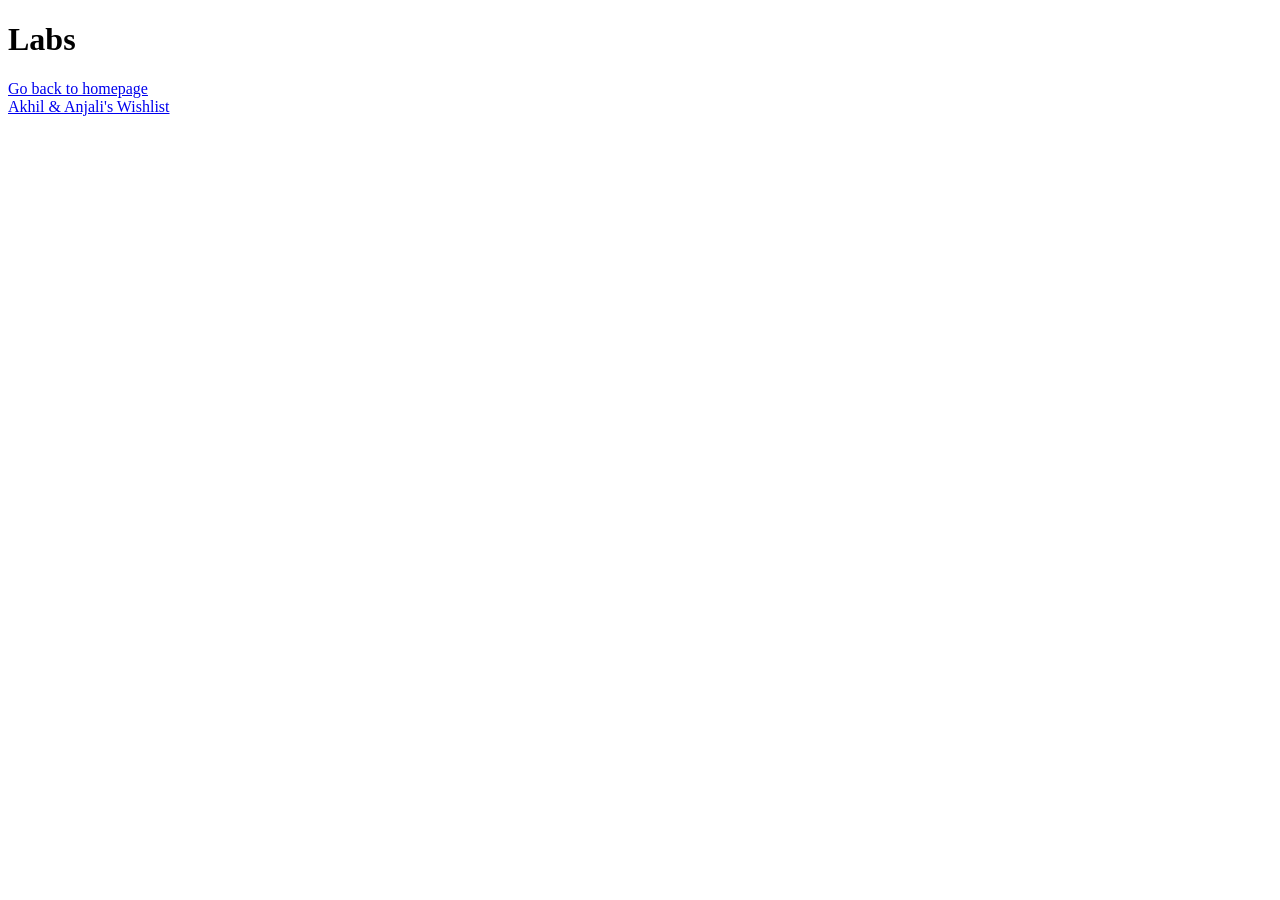
==== labs/index.html @ 3eefc9de "wishlist app initial commit" ====
<!DOCTYPE html>
<html>
<head>
<title>Labs</title>
</head>
<body>
<h1>Labs</h1>
<a href="/">Go back to homepage</a><br>
<!-- Add links to subfolders as needed -->
<a href="/labs/akhil-anjali-wishlist/">Akhil & Anjali's Wishlist</a><br>
</body>
</html>
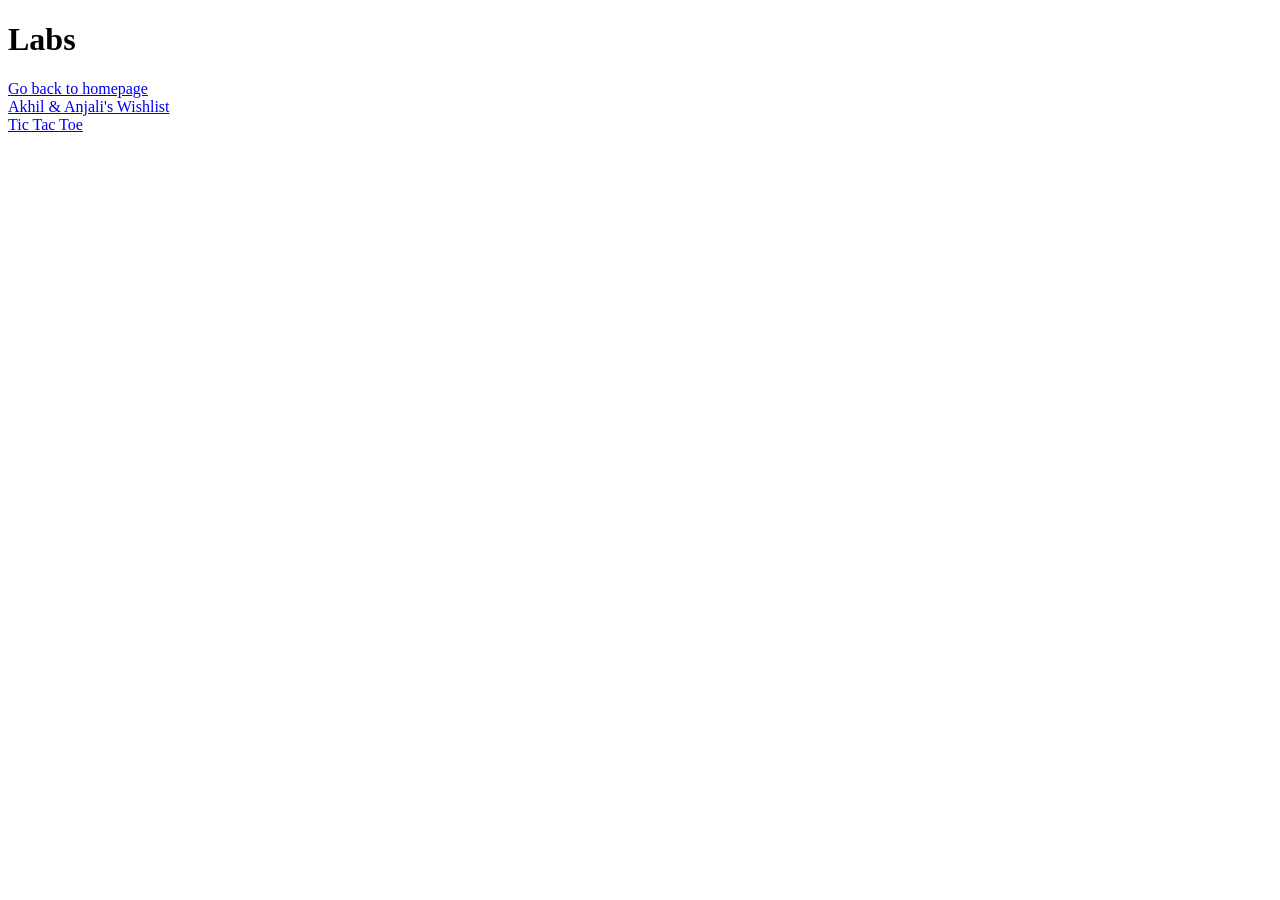
==== commit 72153fb5: "tic tac toe" ====
--- a/labs/index.html
+++ b/labs/index.html
@@ -8,5 +8,6 @@
 <a href="/">Go back to homepage</a><br>
 <!-- Add links to subfolders as needed -->
 <a href="/labs/akhil-anjali-wishlist/">Akhil & Anjali's Wishlist</a><br>
+<a href="/labs/games/tic-tac-toe.html">Tic Tac Toe</a><br>
 </body>
 </html>
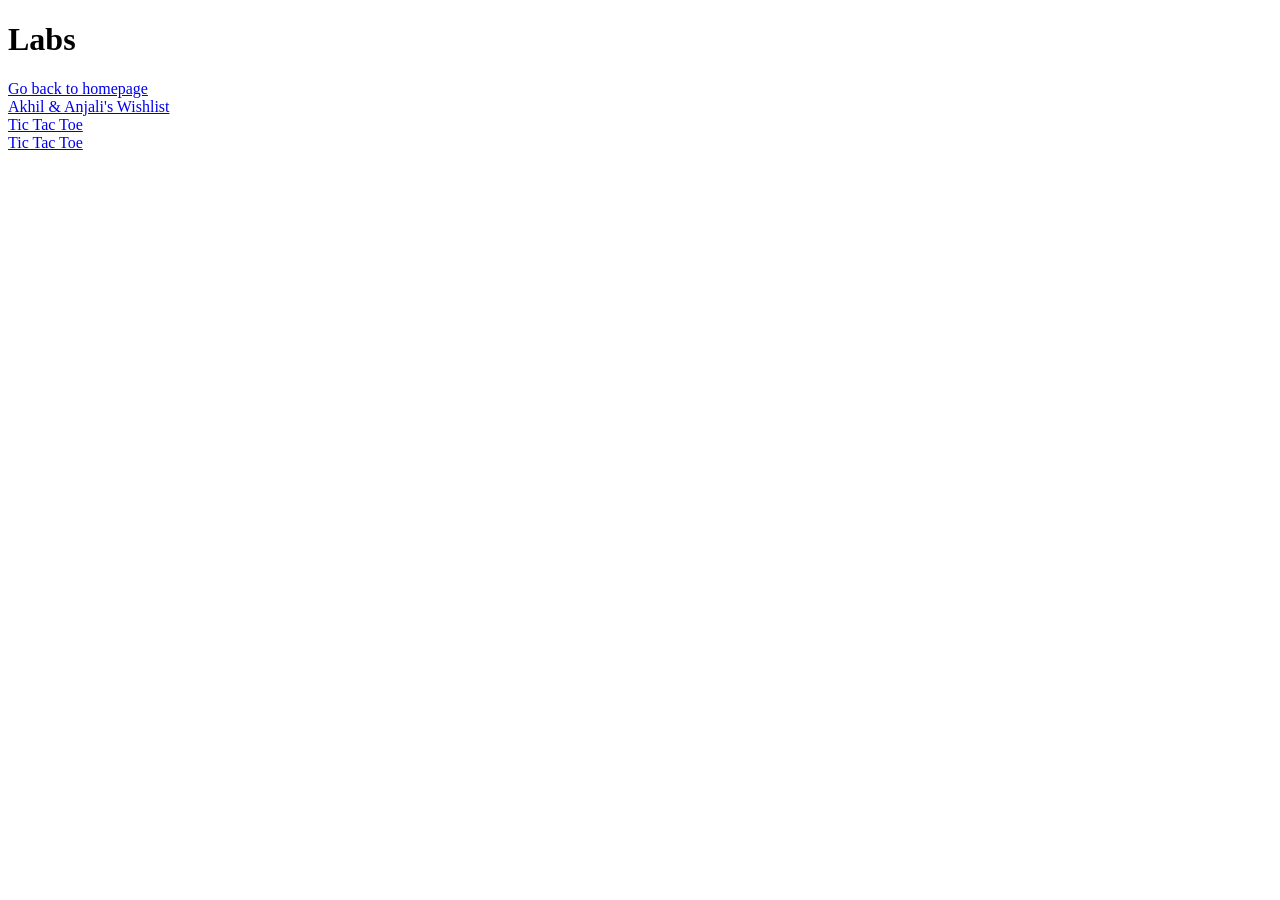
==== commit b4f51458: "added question bank" ====
--- a/labs/index.html
+++ b/labs/index.html
@@ -9,5 +9,6 @@
 <!-- Add links to subfolders as needed -->
 <a href="/labs/akhil-anjali-wishlist/">Akhil & Anjali's Wishlist</a><br>
 <a href="/labs/games/tic-tac-toe.html">Tic Tac Toe</a><br>
+<a href="/labs/interview-prep/index.html">Tic Tac Toe</a><br>
 </body>
 </html>
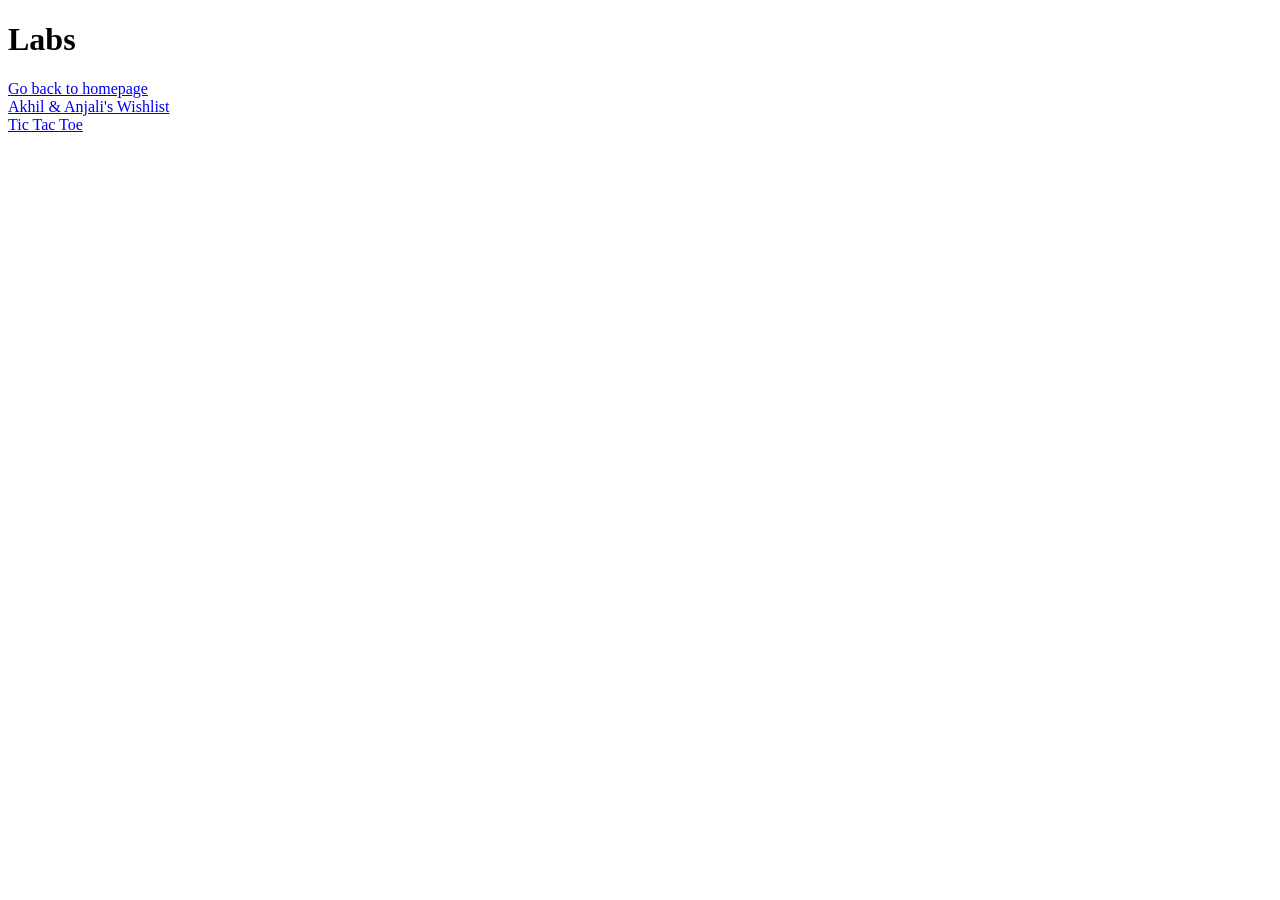
==== commit 402d368b: "Removed interview prep stuff, general improvements" ====
--- a/labs/index.html
+++ b/labs/index.html
@@ -1,6 +1,7 @@
 <!DOCTYPE html>
 <html>
 <head>
+<meta name="robots" content="noindex, nofollow">
 <title>Labs</title>
 </head>
 <body>
@@ -9,6 +10,5 @@
 <!-- Add links to subfolders as needed -->
 <a href="/labs/akhil-anjali-wishlist/">Akhil & Anjali's Wishlist</a><br>
 <a href="/labs/games/tic-tac-toe.html">Tic Tac Toe</a><br>
-<a href="/labs/interview-prep/index.html">Tic Tac Toe</a><br>
 </body>
 </html>
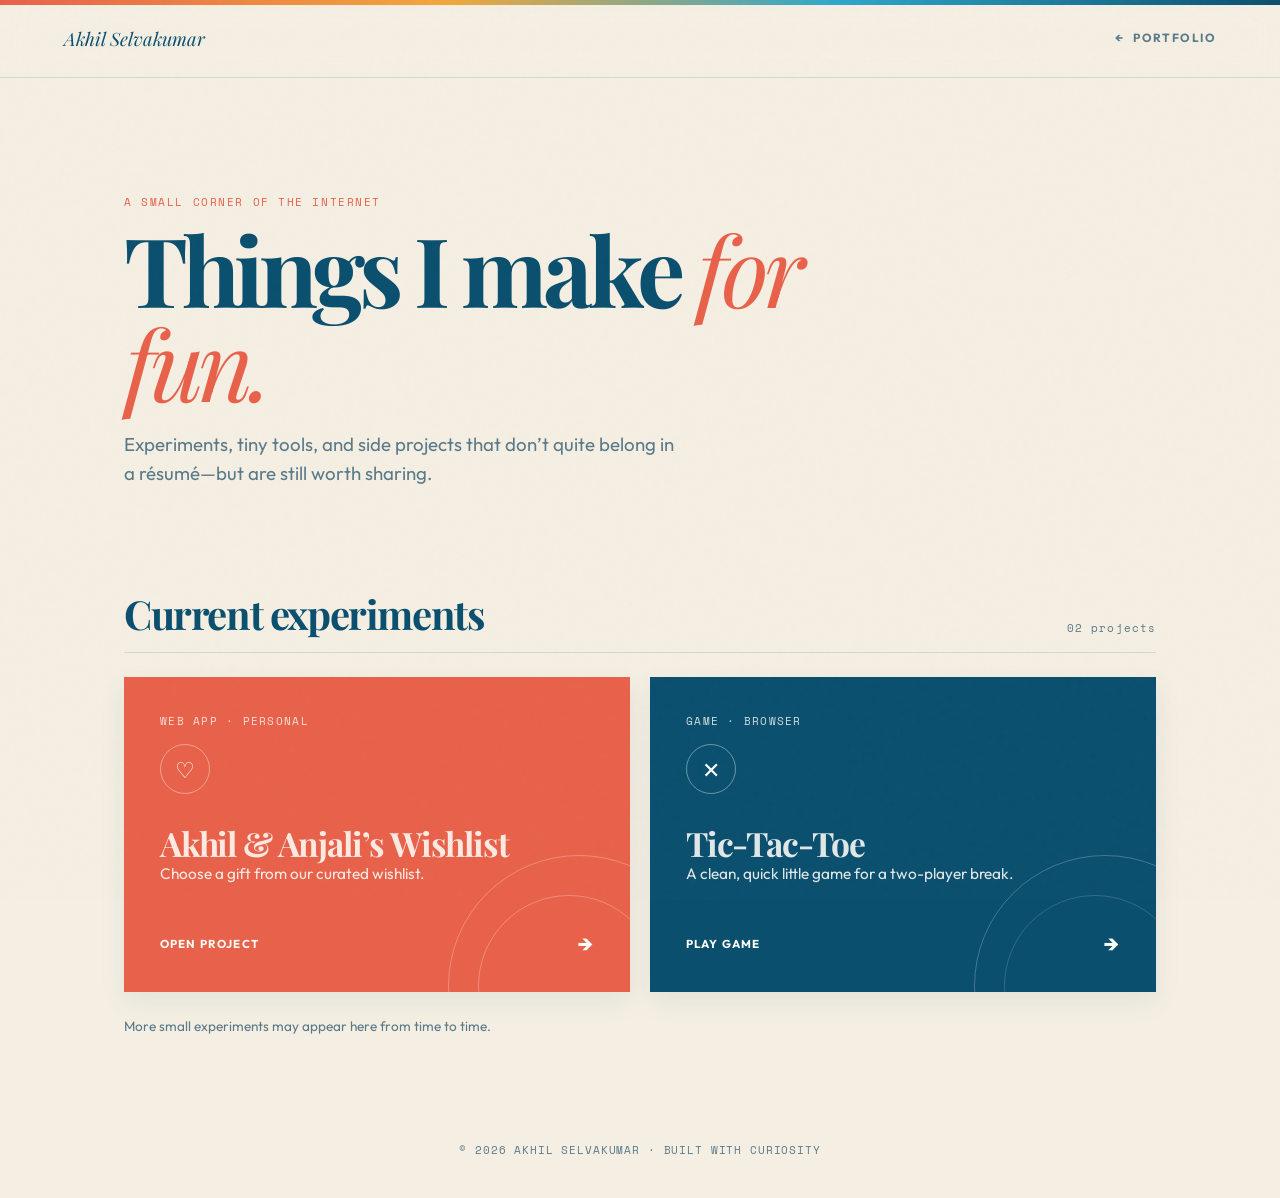
==== commit c5d5ab1b: "Labs index page updated" ====
--- a/labs/index.html
+++ b/labs/index.html
@@ -1,14 +1,122 @@
-<!DOCTYPE html>
-<html>
+<!doctype html>
+<html lang="en">
 <head>
-<meta name="robots" content="noindex, nofollow">
-<title>Labs</title>
+  <meta charset="utf-8">
+  <meta name="viewport" content="width=device-width, initial-scale=1">
+  <meta name="robots" content="noindex, nofollow">
+  <meta name="theme-color" content="#0a4f6e">
+  <title>Labs · Akhil Selvakumar</title>
+  <link rel="preconnect" href="https://fonts.googleapis.com">
+  <link rel="preconnect" href="https://fonts.gstatic.com" crossorigin>
+  <link href="https://fonts.googleapis.com/css2?family=Outfit:wght@300;400;500;600;700&family=Playfair+Display:ital,wght@0,400;0,600;0,700;1,400;1,700&family=Space+Mono&display=swap" rel="stylesheet">
+  <style>
+    :root {
+      --sand: #f5efe3;
+      --sand-dark: #e8dcc8;
+      --ocean: #0a4f6e;
+      --ocean-mid: #1a7a9e;
+      --ocean-light: #2fa8cc;
+      --coral: #e8614a;
+      --sun: #f2a73b;
+      --white: #fffdf8;
+      --ink: #1a2a35;
+      --muted: #5a7a8a;
+      --line: rgba(10, 79, 110, .14);
+      --display: 'Playfair Display', Georgia, serif;
+      --body: 'Outfit', sans-serif;
+      --mono: 'Space Mono', monospace;
+    }
+
+    * { box-sizing: border-box; margin: 0; }
+    html { scroll-behavior: smooth; }
+    body { min-width: 320px; background: var(--sand); color: var(--ink); font-family: var(--body); line-height: 1.6; }
+    body::after { content: ''; position: fixed; inset: 0; z-index: 20; pointer-events: none; opacity: .025; background-image: url("data:image/svg+xml,%3Csvg viewBox='0 0 160 160' xmlns='http://www.w3.org/2000/svg'%3E%3Cfilter id='n'%3E%3CfeTurbulence type='fractalNoise' baseFrequency='.9' numOctaves='3' stitchTiles='stitch'/%3E%3C/filter%3E%3Crect width='100%25' height='100%25' filter='url(%23n)'/%3E%3C/svg%3E"); }
+    a { color: inherit; }
+
+    .horizon { height: 5px; position: fixed; inset: 0 0 auto; z-index: 10; background: linear-gradient(90deg, var(--coral), var(--sun) 35%, var(--ocean-light) 65%, var(--ocean)); }
+    nav { min-height: 78px; padding: 1rem max(5vw, 1.5rem); display: flex; align-items: center; justify-content: space-between; border-bottom: 1px solid var(--line); background: rgba(245,239,227,.88); backdrop-filter: blur(12px); position: relative; z-index: 1; }
+    .logo { font: italic 1.15rem var(--display); color: var(--ocean); text-decoration: none; }
+    .back { display: inline-flex; align-items: center; gap: .55rem; color: var(--muted); font-size: .74rem; font-weight: 700; letter-spacing: .12em; text-decoration: none; text-transform: uppercase; transition: color .2s, transform .2s; }
+    .back:hover { color: var(--ocean); transform: translateX(-3px); }
+
+    main { max-width: 1160px; margin: 0 auto; padding: clamp(4rem, 9vw, 7.5rem) max(5vw, 1.5rem) 5rem; }
+    .eyebrow { color: var(--coral); font: .7rem var(--mono); letter-spacing: .14em; text-transform: uppercase; }
+    .hero { max-width: 720px; animation: rise .7s ease both; }
+    h1 { margin: .7rem 0 1.25rem; color: var(--ocean); font: 700 clamp(3rem, 8vw, 6rem)/.98 var(--display); letter-spacing: -.055em; }
+    h1 em { color: var(--coral); font-weight: 400; }
+    .intro { max-width: 550px; color: var(--muted); font-size: clamp(1rem, 2vw, 1.17rem); }
+    .intro strong { color: var(--ocean); font-weight: 600; }
+
+    .section-head { display: flex; align-items: end; justify-content: space-between; gap: 2rem; margin: clamp(4rem, 8vw, 6.5rem) 0 1.5rem; padding-bottom: 1rem; border-bottom: 1px solid var(--line); }
+    h2 { color: var(--ocean); font: 700 clamp(1.7rem, 4vw, 2.5rem)/1.1 var(--display); letter-spacing: -.035em; }
+    .count { color: var(--muted); font: .68rem var(--mono); letter-spacing: .1em; white-space: nowrap; }
+    .lab-grid { display: grid; grid-template-columns: repeat(2, minmax(0, 1fr)); gap: 1.25rem; }
+    .lab-card { min-height: 315px; padding: clamp(1.5rem, 4vw, 2.25rem); display: flex; flex-direction: column; position: relative; overflow: hidden; color: var(--white); text-decoration: none; background: var(--ocean); box-shadow: 0 10px 25px rgba(10,79,110,.08); transition: transform .3s ease, box-shadow .3s ease; }
+    .lab-card::before { content: ''; width: 260px; height: 260px; position: absolute; right: -80px; bottom: -125px; border: 1px solid rgba(255,255,255,.23); border-radius: 50%; transition: transform .5s ease; }
+    .lab-card::after { content: ''; width: 180px; height: 180px; position: absolute; right: -30px; bottom: -85px; border: 1px solid rgba(255,255,255,.16); border-radius: 50%; transition: transform .5s ease .04s; }
+    .lab-card:hover { transform: translateY(-6px); box-shadow: 0 20px 36px rgba(10,79,110,.2); }
+    .lab-card:hover::before { transform: scale(1.25); }
+    .lab-card:hover::after { transform: scale(1.38); }
+    .lab-card--coral { background: var(--coral); }
+    .lab-card--coral::before, .lab-card--coral::after { border-color: rgba(255,253,248,.27); }
+    .card-label, .card-body, .card-footer { position: relative; z-index: 1; }
+    .card-label { font: .66rem var(--mono); letter-spacing: .12em; opacity: .82; text-transform: uppercase; }
+    .card-icon { width: 50px; height: 50px; margin: auto 0 1.25rem; display: grid; place-items: center; border: 1px solid rgba(255,255,255,.4); border-radius: 50%; font: 1.4rem var(--display); }
+    h3 { font: 700 clamp(1.65rem, 3vw, 2.1rem)/1.08 var(--display); letter-spacing: -.035em; }
+    .card-body { margin-top: .7rem; max-width: 365px; font-size: .96rem; opacity: .88; }
+    .card-footer { margin-top: auto; padding-top: 2rem; display: flex; align-items: center; justify-content: space-between; font-size: .72rem; font-weight: 700; letter-spacing: .1em; text-transform: uppercase; }
+    .arrow { font-size: 1.4rem; line-height: 1; transition: transform .25s; }
+    .lab-card:hover .arrow { transform: translateX(5px); }
+    .note { margin-top: 1.5rem; color: var(--muted); font-size: .85rem; }
+
+    footer { padding: 1.5rem max(5vw, 1.5rem) 2.5rem; color: var(--muted); font: .67rem var(--mono); letter-spacing: .08em; text-align: center; text-transform: uppercase; }
+    @keyframes rise { from { opacity: 0; transform: translateY(18px); } to { opacity: 1; transform: translateY(0); } }
+    @media (max-width: 650px) { nav { min-height: 68px; } .lab-grid { grid-template-columns: 1fr; } .lab-card { min-height: 290px; } .section-head { margin-top: 4rem; } }
+    @media (prefers-reduced-motion: reduce) { *, *::before, *::after { animation-duration: .01ms !important; scroll-behavior: auto !important; transition-duration: .01ms !important; } }
+  </style>
 </head>
 <body>
-<h1>Labs</h1>
-<a href="/">Go back to homepage</a><br>
-<!-- Add links to subfolders as needed -->
-<a href="/labs/akhil-anjali-wishlist/">Akhil & Anjali's Wishlist</a><br>
-<a href="/labs/games/tic-tac-toe.html">Tic Tac Toe</a><br>
+  <div class="horizon"></div>
+  <nav aria-label="Primary navigation">
+    <a class="logo" href="/">Akhil Selvakumar</a>
+    <a class="back" href="/" aria-label="Return to portfolio homepage"><span aria-hidden="true">←</span> Portfolio</a>
+  </nav>
+
+  <main>
+    <header class="hero">
+      <p class="eyebrow">A small corner of the internet</p>
+      <h1>Things I make <em>for fun.</em></h1>
+      <p class="intro">Experiments, tiny tools, and side projects that don’t quite belong in a résumé—but are still worth sharing.</p>
+    </header>
+
+    <section aria-labelledby="projects-title">
+      <div class="section-head">
+        <h2 id="projects-title">Current experiments</h2>
+        <span class="count">02 projects</span>
+      </div>
+      <div class="lab-grid">
+        <a class="lab-card lab-card--coral" href="/labs/akhil-anjali-wishlist/">
+          <span class="card-label">Web app · Personal</span>
+          <div class="card-icon" aria-hidden="true">♡</div>
+          <div class="card-body">
+            <h3>Akhil &amp; Anjali’s Wishlist</h3>
+            <p>Choose a gift from our curated wishlist.</p>
+          </div>
+          <div class="card-footer"><span>Open project</span><span class="arrow" aria-hidden="true">→</span></div>
+        </a>
+        <a class="lab-card" href="/labs/games/tic-tac-toe.html">
+          <span class="card-label">Game · Browser</span>
+          <div class="card-icon" aria-hidden="true">✕</div>
+          <div class="card-body">
+            <h3>Tic-Tac-Toe</h3>
+            <p>A clean, quick little game for a two-player break.</p>
+          </div>
+          <div class="card-footer"><span>Play game</span><span class="arrow" aria-hidden="true">→</span></div>
+        </a>
+      </div>
+      <p class="note">More small experiments may appear here from time to time.</p>
+    </section>
+  </main>
+  <footer>© 2026 Akhil Selvakumar · Built with curiosity</footer>
 </body>
-</html>+</html>
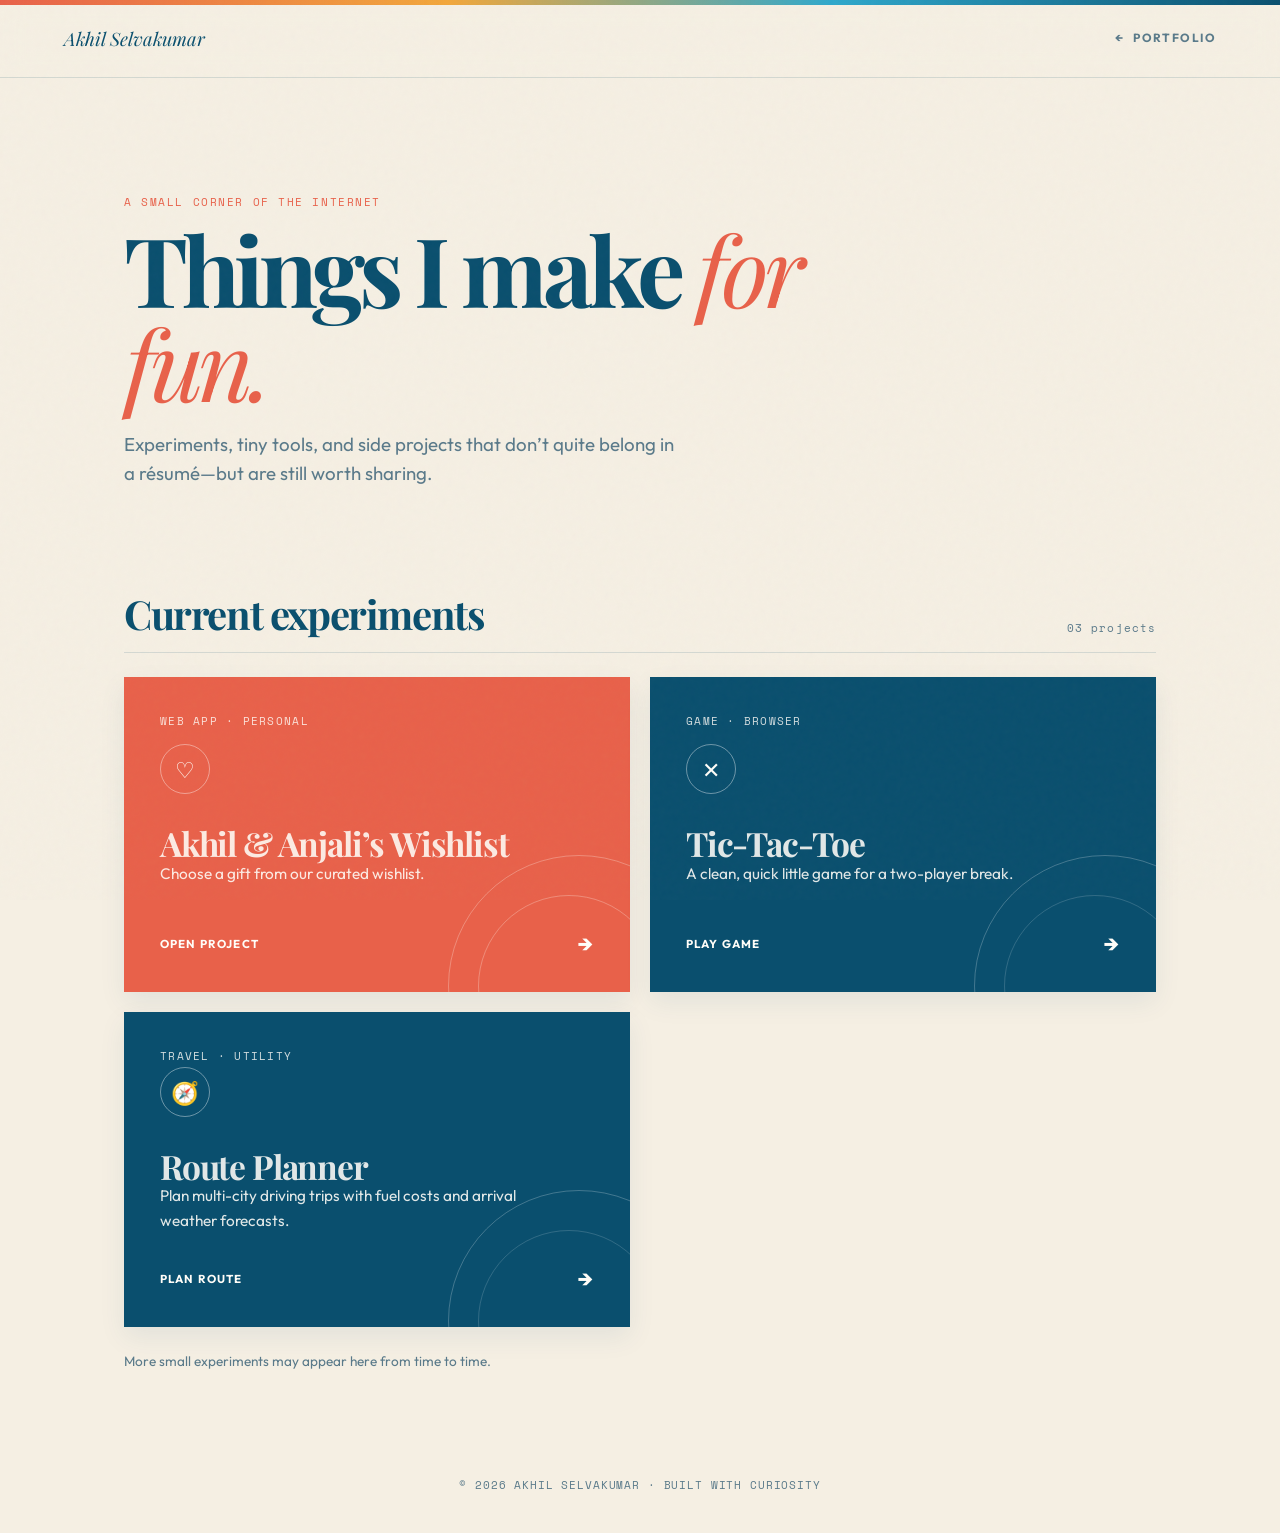
==== commit 13b62a5b: "feat: add Route Planner lab with fuel cost estimation and weather forecasting functionality" ====
--- a/labs/index.html
+++ b/labs/index.html
@@ -92,7 +92,7 @@
     <section aria-labelledby="projects-title">
       <div class="section-head">
         <h2 id="projects-title">Current experiments</h2>
-        <span class="count">02 projects</span>
+        <span class="count">03 projects</span>
       </div>
       <div class="lab-grid">
         <a class="lab-card lab-card--coral" href="/labs/akhil-anjali-wishlist/">
@@ -113,6 +113,15 @@
           </div>
           <div class="card-footer"><span>Play game</span><span class="arrow" aria-hidden="true">→</span></div>
         </a>
+        <a class="lab-card" href="/labs/route-planner/">
+          <span class="card-label">Travel · Utility</span>
+          <div class="card-icon" aria-hidden="true">🧭</div>
+          <div class="card-body">
+            <h3>Route Planner</h3>
+            <p>Plan multi-city driving trips with fuel costs and arrival weather forecasts.</p>
+          </div>
+          <div class="card-footer"><span>Plan route</span><span class="arrow" aria-hidden="true">→</span></div>
+        </a>
       </div>
       <p class="note">More small experiments may appear here from time to time.</p>
     </section>
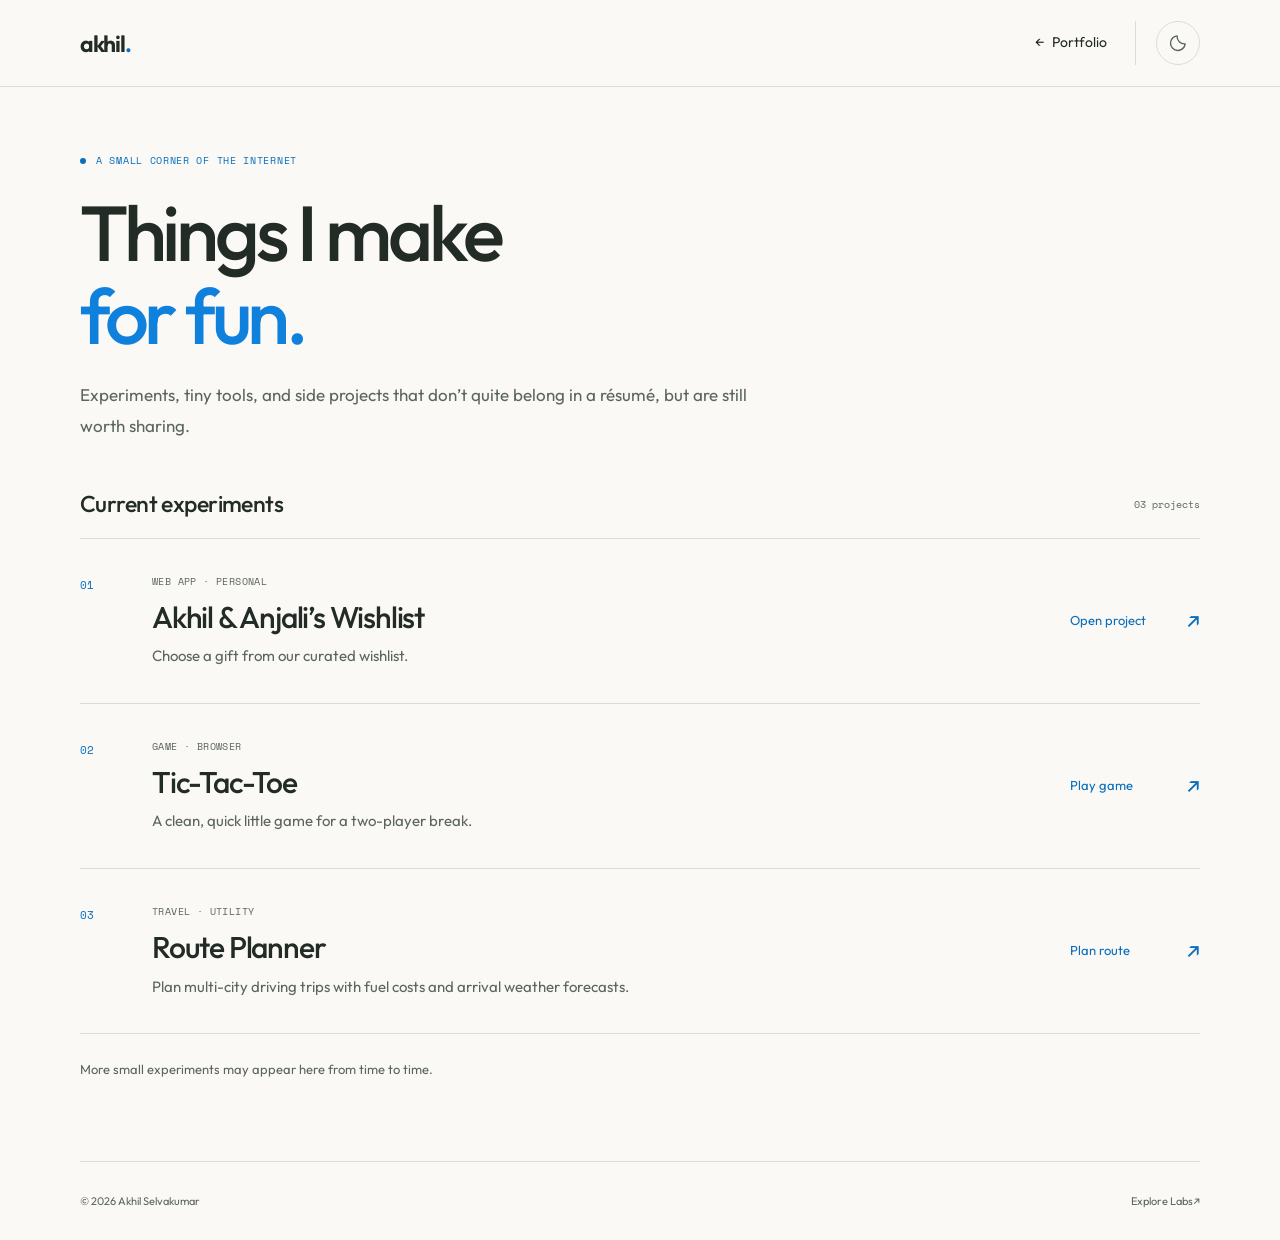
==== commit b6ac3e4e: "Site rewamp" ====
--- a/labs/index.html
+++ b/labs/index.html
@@ -1,131 +1,43 @@
-<!doctype html>
+<!DOCTYPE html>
 <html lang="en">
 <head>
-  <meta charset="utf-8">
+  <meta charset="UTF-8">
   <meta name="viewport" content="width=device-width, initial-scale=1">
+  <meta name="color-scheme" content="light dark">
+  <meta name="theme-color" content="#faf9f6">
+  <title>Labs | Akhil Selvakumar</title>
+  <meta name="description" content="Experiments, tiny tools, and side projects by Akhil Selvakumar.">
   <meta name="robots" content="noindex, nofollow">
-  <meta name="theme-color" content="#0a4f6e">
-  <title>Labs · Akhil Selvakumar</title>
-  <link rel="preconnect" href="https://fonts.googleapis.com">
-  <link rel="preconnect" href="https://fonts.gstatic.com" crossorigin>
-  <link href="https://fonts.googleapis.com/css2?family=Outfit:wght@300;400;500;600;700&family=Playfair+Display:ital,wght@0,400;0,600;0,700;1,400;1,700&family=Space+Mono&display=swap" rel="stylesheet">
+  <script src="theme.js"></script>
+  <link rel="stylesheet" href="shared.css">
+  <link rel="icon" type="image/png" sizes="32x32" href="/favicon-32x32.png">
+
   <style>
-    :root {
-      --sand: #f5efe3;
-      --sand-dark: #e8dcc8;
-      --ocean: #0a4f6e;
-      --ocean-mid: #1a7a9e;
-      --ocean-light: #2fa8cc;
-      --coral: #e8614a;
-      --sun: #f2a73b;
-      --white: #fffdf8;
-      --ink: #1a2a35;
-      --muted: #5a7a8a;
-      --line: rgba(10, 79, 110, .14);
-      --display: 'Playfair Display', Georgia, serif;
-      --body: 'Outfit', sans-serif;
-      --mono: 'Space Mono', monospace;
-    }
-
-    * { box-sizing: border-box; margin: 0; }
-    html { scroll-behavior: smooth; }
-    body { min-width: 320px; background: var(--sand); color: var(--ink); font-family: var(--body); line-height: 1.6; }
-    body::after { content: ''; position: fixed; inset: 0; z-index: 20; pointer-events: none; opacity: .025; background-image: url("data:image/svg+xml,%3Csvg viewBox='0 0 160 160' xmlns='http://www.w3.org/2000/svg'%3E%3Cfilter id='n'%3E%3CfeTurbulence type='fractalNoise' baseFrequency='.9' numOctaves='3' stitchTiles='stitch'/%3E%3C/filter%3E%3Crect width='100%25' height='100%25' filter='url(%23n)'/%3E%3C/svg%3E"); }
-    a { color: inherit; }
-
-    .horizon { height: 5px; position: fixed; inset: 0 0 auto; z-index: 10; background: linear-gradient(90deg, var(--coral), var(--sun) 35%, var(--ocean-light) 65%, var(--ocean)); }
-    nav { min-height: 78px; padding: 1rem max(5vw, 1.5rem); display: flex; align-items: center; justify-content: space-between; border-bottom: 1px solid var(--line); background: rgba(245,239,227,.88); backdrop-filter: blur(12px); position: relative; z-index: 1; }
-    .logo { font: italic 1.15rem var(--display); color: var(--ocean); text-decoration: none; }
-    .back { display: inline-flex; align-items: center; gap: .55rem; color: var(--muted); font-size: .74rem; font-weight: 700; letter-spacing: .12em; text-decoration: none; text-transform: uppercase; transition: color .2s, transform .2s; }
-    .back:hover { color: var(--ocean); transform: translateX(-3px); }
-
-    main { max-width: 1160px; margin: 0 auto; padding: clamp(4rem, 9vw, 7.5rem) max(5vw, 1.5rem) 5rem; }
-    .eyebrow { color: var(--coral); font: .7rem var(--mono); letter-spacing: .14em; text-transform: uppercase; }
-    .hero { max-width: 720px; animation: rise .7s ease both; }
-    h1 { margin: .7rem 0 1.25rem; color: var(--ocean); font: 700 clamp(3rem, 8vw, 6rem)/.98 var(--display); letter-spacing: -.055em; }
-    h1 em { color: var(--coral); font-weight: 400; }
-    .intro { max-width: 550px; color: var(--muted); font-size: clamp(1rem, 2vw, 1.17rem); }
-    .intro strong { color: var(--ocean); font-weight: 600; }
-
-    .section-head { display: flex; align-items: end; justify-content: space-between; gap: 2rem; margin: clamp(4rem, 8vw, 6.5rem) 0 1.5rem; padding-bottom: 1rem; border-bottom: 1px solid var(--line); }
-    h2 { color: var(--ocean); font: 700 clamp(1.7rem, 4vw, 2.5rem)/1.1 var(--display); letter-spacing: -.035em; }
-    .count { color: var(--muted); font: .68rem var(--mono); letter-spacing: .1em; white-space: nowrap; }
-    .lab-grid { display: grid; grid-template-columns: repeat(2, minmax(0, 1fr)); gap: 1.25rem; }
-    .lab-card { min-height: 315px; padding: clamp(1.5rem, 4vw, 2.25rem); display: flex; flex-direction: column; position: relative; overflow: hidden; color: var(--white); text-decoration: none; background: var(--ocean); box-shadow: 0 10px 25px rgba(10,79,110,.08); transition: transform .3s ease, box-shadow .3s ease; }
-    .lab-card::before { content: ''; width: 260px; height: 260px; position: absolute; right: -80px; bottom: -125px; border: 1px solid rgba(255,255,255,.23); border-radius: 50%; transition: transform .5s ease; }
-    .lab-card::after { content: ''; width: 180px; height: 180px; position: absolute; right: -30px; bottom: -85px; border: 1px solid rgba(255,255,255,.16); border-radius: 50%; transition: transform .5s ease .04s; }
-    .lab-card:hover { transform: translateY(-6px); box-shadow: 0 20px 36px rgba(10,79,110,.2); }
-    .lab-card:hover::before { transform: scale(1.25); }
-    .lab-card:hover::after { transform: scale(1.38); }
-    .lab-card--coral { background: var(--coral); }
-    .lab-card--coral::before, .lab-card--coral::after { border-color: rgba(255,253,248,.27); }
-    .card-label, .card-body, .card-footer { position: relative; z-index: 1; }
-    .card-label { font: .66rem var(--mono); letter-spacing: .12em; opacity: .82; text-transform: uppercase; }
-    .card-icon { width: 50px; height: 50px; margin: auto 0 1.25rem; display: grid; place-items: center; border: 1px solid rgba(255,255,255,.4); border-radius: 50%; font: 1.4rem var(--display); }
-    h3 { font: 700 clamp(1.65rem, 3vw, 2.1rem)/1.08 var(--display); letter-spacing: -.035em; }
-    .card-body { margin-top: .7rem; max-width: 365px; font-size: .96rem; opacity: .88; }
-    .card-footer { margin-top: auto; padding-top: 2rem; display: flex; align-items: center; justify-content: space-between; font-size: .72rem; font-weight: 700; letter-spacing: .1em; text-transform: uppercase; }
-    .arrow { font-size: 1.4rem; line-height: 1; transition: transform .25s; }
-    .lab-card:hover .arrow { transform: translateX(5px); }
-    .note { margin-top: 1.5rem; color: var(--muted); font-size: .85rem; }
-
-    footer { padding: 1.5rem max(5vw, 1.5rem) 2.5rem; color: var(--muted); font: .67rem var(--mono); letter-spacing: .08em; text-align: center; text-transform: uppercase; }
-    @keyframes rise { from { opacity: 0; transform: translateY(18px); } to { opacity: 1; transform: translateY(0); } }
-    @media (max-width: 650px) { nav { min-height: 68px; } .lab-grid { grid-template-columns: 1fr; } .lab-card { min-height: 290px; } .section-head { margin-top: 4rem; } }
-    @media (prefers-reduced-motion: reduce) { *, *::before, *::after { animation-duration: .01ms !important; scroll-behavior: auto !important; transition-duration: .01ms !important; } }
+    .section-head { display:flex; align-items:center; justify-content:space-between; gap:20px; border-bottom:1px solid var(--line); padding-bottom:20px; }
+    .section-head h2 { font-size:23px; letter-spacing:-.025em; }
+    .count { font:10px var(--mono); color:var(--muted); white-space:nowrap; }
+    .lab-card { display:grid; grid-template-columns:48px minmax(0,1fr) 130px; align-items:center; gap:24px; padding:34px 0; border-bottom:1px solid var(--line); text-decoration:none; }
+    .project-number { align-self:start; padding-top:4px; color:var(--accent); font:11px var(--mono); }
+    .card-label { font:10px/1.7 var(--mono); text-transform:uppercase; color:var(--muted); letter-spacing:.04em; }
+    .lab-card h3 { font-size:30px; letter-spacing:-.04em; margin:10px 0; color:var(--ink); }
+    .card-body p { color:var(--muted); font-size:15px; max-width:50ch; }
+    .card-body .card-label { font-size:10px; }
+    .card-footer { display:flex; align-items:center; justify-content:space-between; gap:15px; font-size:13px; color:var(--accent); }
+    .lab-card:hover h3 { color:var(--accent); }
+    .lab-card:hover .card-footer { text-decoration:underline; text-underline-offset:5px; }
+    .arrow { font-size:22px; }
+    .note { color:var(--muted); margin-top:25px; font-size:13px; }
+    @media(max-width:600px) { .lab-card { grid-template-columns:25px minmax(0,1fr); gap:15px; padding:27px 0; } .card-footer { grid-column:2; max-width:145px; } .lab-card h3 { font-size:26px; } .section-head h2 { font-size:21px; } }
   </style>
-</head>
-<body>
-  <div class="horizon"></div>
-  <nav aria-label="Primary navigation">
-    <a class="logo" href="/">Akhil Selvakumar</a>
-    <a class="back" href="/" aria-label="Return to portfolio homepage"><span aria-hidden="true">←</span> Portfolio</a>
-  </nav>
-
-  <main>
-    <header class="hero">
-      <p class="eyebrow">A small corner of the internet</p>
-      <h1>Things I make <em>for fun.</em></h1>
-      <p class="intro">Experiments, tiny tools, and side projects that don’t quite belong in a résumé—but are still worth sharing.</p>
-    </header>
-
-    <section aria-labelledby="projects-title">
-      <div class="section-head">
-        <h2 id="projects-title">Current experiments</h2>
-        <span class="count">03 projects</span>
-      </div>
-      <div class="lab-grid">
-        <a class="lab-card lab-card--coral" href="/labs/akhil-anjali-wishlist/">
-          <span class="card-label">Web app · Personal</span>
-          <div class="card-icon" aria-hidden="true">♡</div>
-          <div class="card-body">
-            <h3>Akhil &amp; Anjali’s Wishlist</h3>
-            <p>Choose a gift from our curated wishlist.</p>
-          </div>
-          <div class="card-footer"><span>Open project</span><span class="arrow" aria-hidden="true">→</span></div>
-        </a>
-        <a class="lab-card" href="/labs/games/tic-tac-toe.html">
-          <span class="card-label">Game · Browser</span>
-          <div class="card-icon" aria-hidden="true">✕</div>
-          <div class="card-body">
-            <h3>Tic-Tac-Toe</h3>
-            <p>A clean, quick little game for a two-player break.</p>
-          </div>
-          <div class="card-footer"><span>Play game</span><span class="arrow" aria-hidden="true">→</span></div>
-        </a>
-        <a class="lab-card" href="/labs/route-planner/">
-          <span class="card-label">Travel · Utility</span>
-          <div class="card-icon" aria-hidden="true">🧭</div>
-          <div class="card-body">
-            <h3>Route Planner</h3>
-            <p>Plan multi-city driving trips with fuel costs and arrival weather forecasts.</p>
-          </div>
-          <div class="card-footer"><span>Plan route</span><span class="arrow" aria-hidden="true">→</span></div>
-        </a>
-      </div>
-      <p class="note">More small experiments may appear here from time to time.</p>
-    </section>
-  </main>
-  <footer>© 2026 Akhil Selvakumar · Built with curiosity</footer>
-</body>
-</html>
+</head><body>
+<a class="skip-link" href="#main">Skip to content</a>
+  <header class="site-header"><div class="wrap header-inner">
+    <a class="logo" href="/" aria-label="Akhil Selvakumar, home">akhil<span>.</span></a>
+    <div class="header-actions"><nav aria-label="Primary navigation"><a href="/"><span aria-hidden="true">←</span> Portfolio</a></nav>
+      <div class="theme-control" hidden><button type="button" class="theme-toggle" data-theme-toggle aria-label="Switch colour theme"></button></div>
+    </div>
+  </div></header>
+  <main id="main" class="wrap labs-main">
+    <header class="page-hero"><p class="eyebrow">A small corner of the internet</p><h1>Things I make<br><em>for fun.</em></h1><p class="intro">Experiments, tiny tools, and side projects that don’t quite belong in a résumé, but are still worth sharing.</p></header>
+    <section aria-labelledby="projects-title"><div class="section-head"><h2 id="projects-title">Current experiments</h2><span class="count">03 projects</span></div>
+<a class="lab-card" href="/labs/akhil-anjali-wishlist/"><span class="project-number" aria-hidden="true">01</span><div class="card-body"><p class="card-label">Web app · Personal</p><h3>Akhil &amp; Anjali’s Wishlist</h3><p>Choose a gift from our curated wishlist.</p></div><div class="card-footer"><span>Open project</span><span class="arrow" aria-hidden="true">↗</span></div></a><a class="lab-card" href="/labs/games/tic-tac-toe.html"><span class="project-number" aria-hidden="true">02</span><div class="card-body"><p class="card-label">Game · Browser</p><h3>Tic-Tac-Toe</h3><p>A clean, quick little game for a two-player break.</p></div><div class="card-footer"><span>Play game</span><span class="arrow" aria-hidden="true">↗</span></div></a><a class="lab-card" href="/labs/route-planner/"><span class="project-number" aria-hidden="true">03</span><div class="card-body"><p class="card-label">Travel · Utility</p><h3>Route Planner</h3><p>Plan multi-city driving trips with fuel costs and arrival weather forecasts.</p></div><div class="card-footer"><span>Plan route</span><span class="arrow" aria-hidden="true">↗</span></div></a><p class="note">More small experiments may appear here from time to time.</p></section></main><footer class="site-footer wrap"><div class="footer-inner"><p>© 2026 Akhil Selvakumar</p><a href="/labs/">Explore Labs <span aria-hidden="true"> ↗</span></a></div></footer></body></html>
--- a/labs/shared.css
+++ b/labs/shared.css
@@ -0,0 +1,141 @@
+@import url('https://fonts.googleapis.com/css2?family=Outfit:wght@400;450;500;550;600;650;700&family=Space+Mono:wght@400&display=swap');
+
+:root {
+  color-scheme: light;
+  --bg: #faf9f6;
+  --surface: #f0f1eb;
+  --ink: #222b25;
+  --muted: #5b655e;
+  --accent: #086ebd;
+  --accent-display: #1080dd;
+  --accent-soft: #e2edf8;
+  --line: #d9ded5;
+  --nav-bg: rgba(250,249,246,.95);
+  --error: #aa2534;
+  --error-soft: #fae8eb;
+  --success: #28633b;
+  --success-soft: #e4efe5;
+  --font: 'Outfit', -apple-system, BlinkMacSystemFont, 'Segoe UI', sans-serif;
+  --mono: 'Space Mono', ui-monospace, monospace;
+}
+@media (prefers-color-scheme: dark) {
+  :root:not([data-theme="light"]) {
+    color-scheme: dark;
+    --bg: #181818;
+    --surface: #242424;
+    --ink: #eeeeee;
+    --muted: #b5b5b5;
+    --accent: #54adf3;
+    --accent-soft: #203347;
+    --line: #393939;
+    --nav-bg: rgba(24,24,24,.95);
+    --error: #ffacb6;
+    --error-soft: #3c252b;
+    --success: #9ed0aa;
+    --success-soft: #24392a;
+  }
+}
+:root[data-theme="dark"] {
+  color-scheme: dark;
+  --bg: #181818;
+  --surface: #242424;
+  --ink: #eeeeee;
+  --muted: #b5b5b5;
+  --accent: #54adf3;
+  --accent-soft: #203347;
+  --line: #393939;
+  --nav-bg: rgba(24,24,24,.95);
+  --error: #ffacb6;
+  --error-soft: #3c252b;
+  --success: #9ed0aa;
+  --success-soft: #24392a;
+}
+/* Compatibility tokens keep the existing tool components on the same palette. */
+:root {
+  --body: var(--font);
+  --display: var(--font);
+  --surface-card: var(--bg);
+  --surface-input: var(--bg);
+  --surface-card-hover: var(--accent-soft);
+  --border: var(--line);
+  --border-strong: var(--line);
+  --border-focus: var(--accent);
+  --text-primary: var(--ink);
+  --text-secondary: var(--muted);
+  --text-muted: var(--muted);
+  --text-inverse: var(--bg);
+  --accent-white: var(--accent);
+  --accent-silver: var(--accent);
+  --accent-badge: var(--accent-soft);
+  --radius-sm: 4px;
+  --radius-md: 6px;
+  --radius-lg: 8px;
+  --shadow-sm: none;
+  --shadow-md: none;
+  --shadow-lg: none;
+}
+*, *::before, *::after { box-sizing: border-box; }
+html { scroll-behavior: smooth; scroll-padding-top: 100px; }
+body { margin: 0; min-width: 280px; min-height: 100vh; background: var(--bg); color: var(--ink); font: 17px/1.65 var(--font); -webkit-font-smoothing: antialiased; }
+p, h1, h2, h3, ul { margin: 0; }
+h1, h2, h3 { font-weight: 500; line-height: 1.15; }
+a { color: inherit; text-underline-offset: .25em; }
+a:hover { color: var(--accent); }
+button, input, select { font: inherit; }
+button, a { -webkit-tap-highlight-color: transparent; }
+button { cursor: pointer; }
+button:disabled { cursor: not-allowed; }
+::selection { background: var(--accent); color: var(--bg); }
+:focus-visible { outline: 2px solid var(--accent); outline-offset: 4px; border-radius: 3px; }
+.wrap { width: min(1120px, calc(100% - 96px)); margin-inline: auto; }
+.sr-only { position: absolute; width: 1px; height: 1px; margin: -1px; padding: 0; border: 0; overflow: hidden; clip-path: inset(50%); white-space: nowrap; }
+.skip-link { position: fixed; top: 12px; left: 12px; z-index: 100; padding: 10px 18px; color: var(--bg); background: var(--ink); transform: translateY(-160%); }
+.skip-link:focus { transform: translateY(0); }
+.site-header { position: sticky; top: 0; z-index: 20; background: var(--nav-bg); border-bottom: 1px solid var(--line); backdrop-filter: blur(14px); -webkit-backdrop-filter: blur(14px); }
+.header-inner { min-height: 86px; display: flex; align-items: center; justify-content: space-between; gap: 20px; }
+.logo { display: inline-flex; align-items: center; min-height: 44px; text-decoration: none; font: 650 23px var(--font); letter-spacing: -.055em; }
+.logo span { color: var(--accent); }
+.header-actions { display: flex; align-items: center; gap: 28px; }
+.site-header nav { display: flex; align-items: center; gap: 25px; }
+.site-header nav a { display: inline-flex; align-items: center; gap: 8px; min-height: 44px; font-size: 14px; text-decoration: none; }
+.site-header nav a[aria-current="page"] { color: var(--accent); }
+.theme-control { border-left: 1px solid var(--line); padding-left: 20px; }
+.theme-control[hidden] { display: none; }
+.theme-toggle { display: grid; place-items: center; width: 44px; height: 44px; padding: 10px; color: var(--muted); background: transparent; border: 1px solid var(--line); border-radius: 50%; }
+.theme-toggle:hover { color: var(--accent); border-color: var(--accent); }
+.theme-toggle svg { width: 20px; height: 20px; fill: none; stroke: currentColor; stroke-width: 1.65; stroke-linecap: round; stroke-linejoin: round; }
+.labs-main { padding-block: 65px 80px; }
+.page-hero { max-width: 800px; margin-bottom: 50px; }
+.eyebrow { display: flex; align-items: center; gap: 10px; color: var(--accent); font: 10px/1.7 var(--mono); text-transform: uppercase; letter-spacing: .07em; }
+.eyebrow::before { content: ''; width: 6px; height: 6px; border-radius: 50%; background: currentColor; flex-shrink: 0; }
+.page-hero h1 { font-size: clamp(44px, 6.5vw, 78px); font-weight: 500; line-height: 1.07; letter-spacing: -.055em; margin: 22px 0; }
+.page-hero h1 em { color: var(--accent-display); font-style: normal; font-weight: inherit; }
+.intro { max-width: 62ch; color: var(--muted); font-size: 17px; line-height: 1.8; }
+.site-footer { padding: 0; margin-block: 0; }
+.footer-inner { display: flex; justify-content: space-between; flex-wrap: wrap; gap: 15px; border-top: 1px solid var(--line); padding-block: 24px; color: var(--muted); font-size: 11px; }
+.footer-inner a { display: inline-flex; align-items: center; min-height: 30px; text-decoration: none; }
+.footer-inner p { display: flex; align-items: center; }
+@media (max-width: 1000px) { .wrap { width: calc(100% - 64px); } }
+@media (max-width: 760px) {
+  .wrap { width: calc(100% - 40px); }
+  .header-inner { min-height: 72px; gap: 12px; }
+  .header-actions { gap: 15px; }
+  .theme-control { padding-left: 13px; }
+  .site-header nav { gap: 18px; }
+  .labs-main { padding-block: 42px 50px; }
+  .page-hero { margin-bottom: 36px; }
+  .page-hero h1 { font-size: clamp(42px, 9vw, 66px); margin-block: 20px; }
+  .intro { font-size: 16px; }
+}
+@media (max-width: 440px) {
+  .logo { font-size: 21px; }
+  .site-header nav { gap: 14px; }
+  .site-header nav a { font-size: 12px; }
+  .header-actions { gap: 11px; }
+  .theme-control { padding-left: 10px; }
+}
+@media (max-width: 360px) { .wrap { width: calc(100% - 32px); } }
+@media (prefers-reduced-motion: reduce) {
+  html { scroll-behavior: auto; }
+  *, *::before, *::after { animation: none !important; transition: none !important; }
+}
